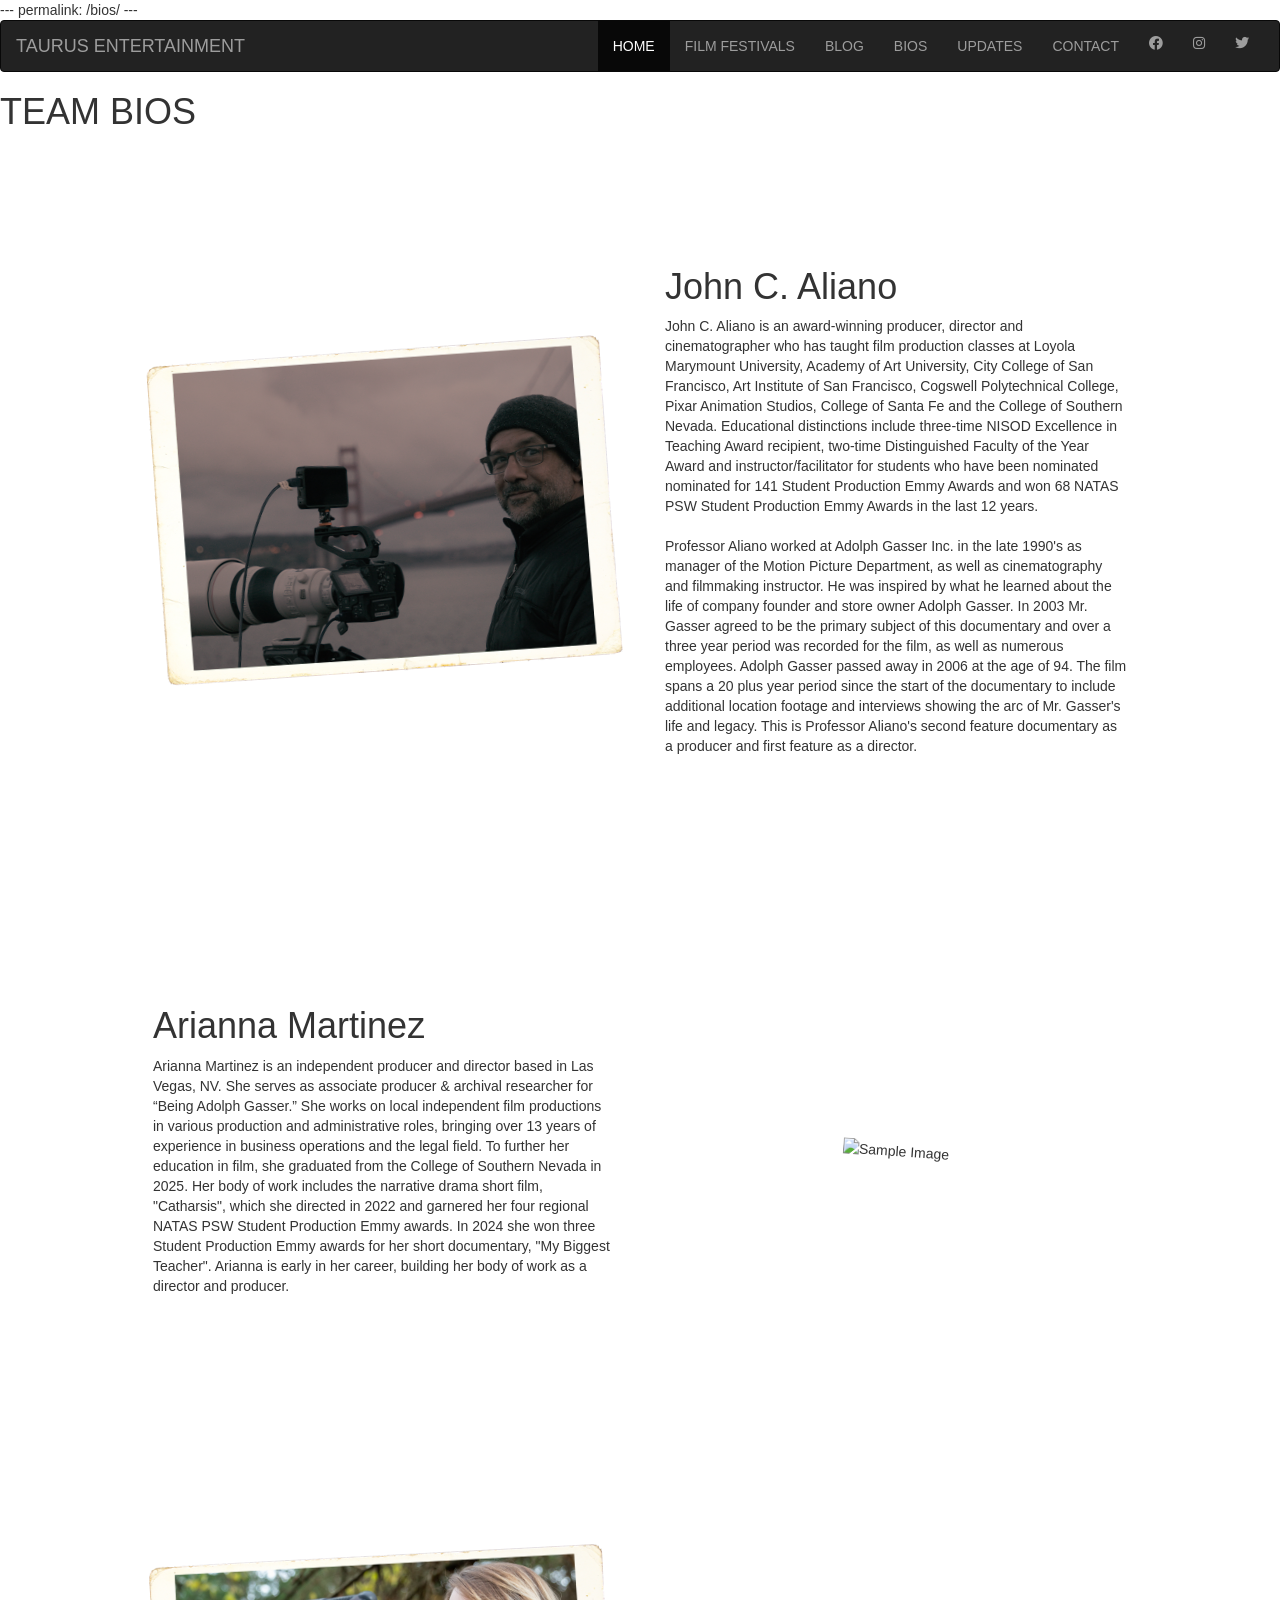
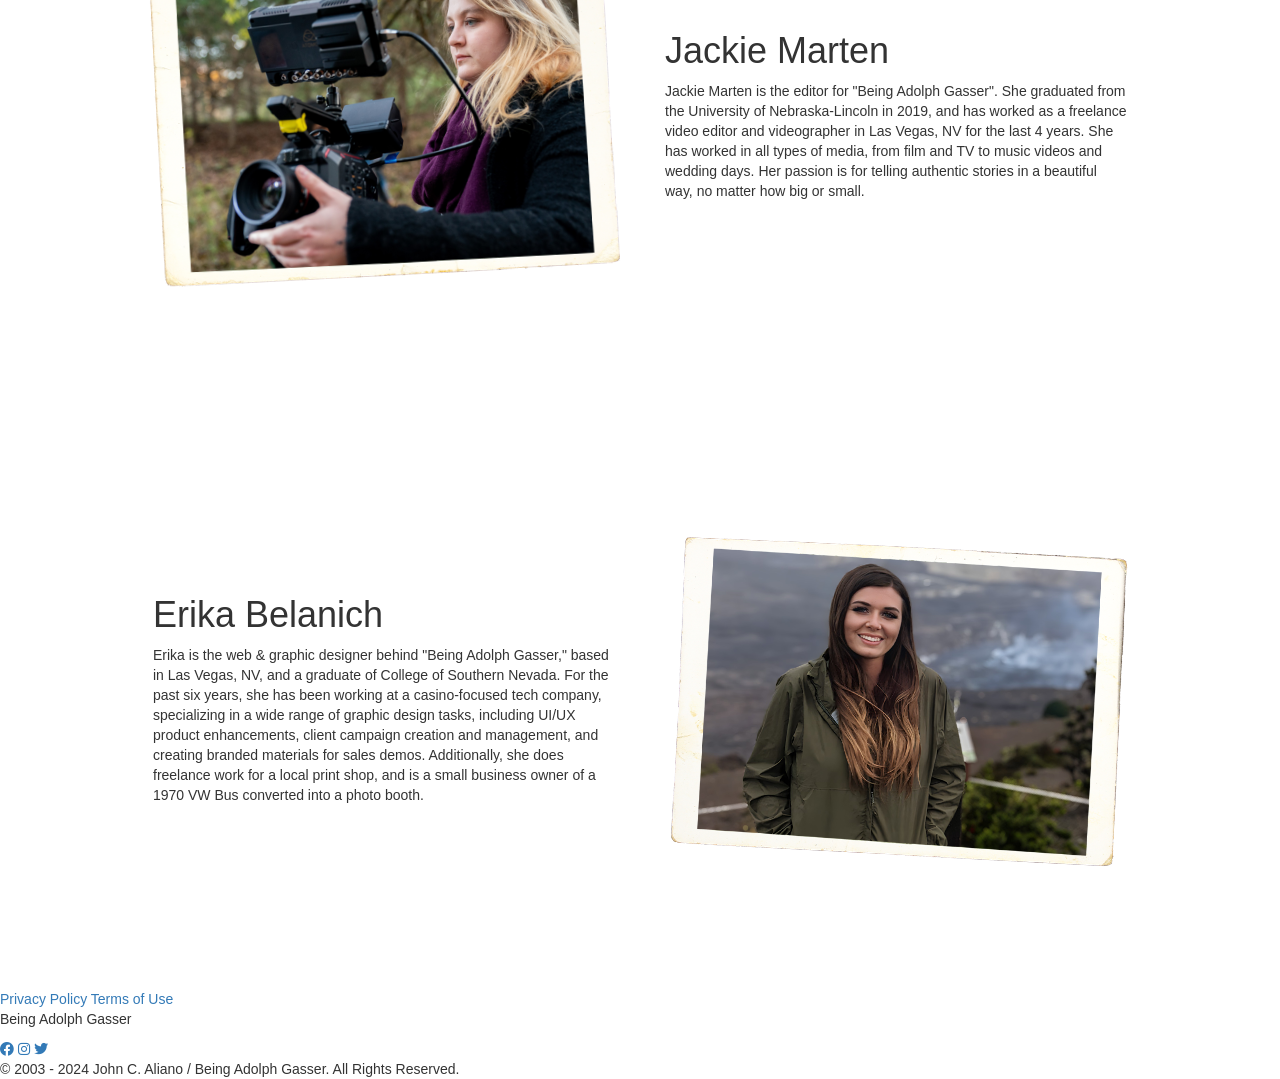
==== bios.html @ 7889e9f1 "Add files via upload" ====
---
permalink: /bios/
---

<!DOCTYPE html>
<html lang="en">

<head>
    <meta charset="utf-8">
    <meta name="viewport" content="width=device-width, initial-scale=1">  
    <meta name="description" content="Being Adolph Gasser">
    <meta name="author" content="Erika Belanich">
    <title>Being Adolph Gasser</title>

    <link rel="icon" href="../favicon-1.png" type="image/x-icon">
    
    <!-- ======= FONTS & STYLES ======= -->  
    <link rel="stylesheet" href="../mystyle.css">
    <link rel="stylesheet" href="https://maxcdn.bootstrapcdn.com/bootstrap/3.4.1/css/bootstrap.min.css">
    <link rel="stylesheet" href="https://cdnjs.cloudflare.com/ajax/libs/font-awesome/6.0.0-beta3/css/all.min.css">

    <style>
        @import url('https://fonts.googleapis.com/css2?family=Montserrat:ital,wght@0,100..900;1,100..900&display=swap');
    </style>
    <link rel="preconnect" href="https://fonts.googleapis.com">
    <link rel="preconnect" href="https://fonts.gstatic.com" crossorigin>
    <link href="https://fonts.googleapis.com/css2?family=Cutive+Mono&family=Special+Elite&display=swap" rel="stylesheet">

    <!-- Owl Carousel CSS -->
    <link rel="stylesheet" href="https://cdnjs.cloudflare.com/ajax/libs/OwlCarousel2/2.3.4/assets/owl.carousel.min.css">
    <link rel="stylesheet" href="https://cdnjs.cloudflare.com/ajax/libs/OwlCarousel2/2.3.4/assets/owl.theme.default.min.css">
    
    <!-- Bootstrap and jQuery (for demonstration) -->
    <script src="https://code.jquery.com/jquery-3.6.0.min.js"></script>
    <script src="https://maxcdn.bootstrapcdn.com/bootstrap/3.4.1/js/bootstrap.min.js"></script>
    
    <style>
        @media (max-width: 768px) {
            .container-home {
                display: flex;
                padding-top: 40px;
                padding-bottom: 40px;
                margin: 0 auto;
            }
        }
        @media (min-width: 768px) {
            .container-home {
                display: flex;
                padding-top: 100px;
                padding-bottom: 100px;
                max-width: 80%;
                margin: 0 auto;
            }
        }
        .text-column {
            flex: 1;
            padding: 25px;
align-content: center;
        }
        .text-column h1 {
            margin-top: 0;
        }
        .text-column p {
            margin-bottom: 0;
        }
        .image-column {
            flex: 1;
            display: flex;
            justify-content: center;
            align-items: center;
            padding: 25px;
        }
        .image-column img {
            max-width: 100%;
            height: auto;
        }




 @media only screen and (max-width: 768px) {
      img {
        /* Override rotation for mobile devices */
        transform: rotate(0deg) !important;
      }
    }
  
    </style>
  
</head>

<body> 




  <!-- ======= NAVIGATION ======= -->
    <nav class="navbar navbar-inverse">
        <div class="container-fluid">
            <div class="navbar-header">
                <button type="button" class="navbar-toggle" data-toggle="collapse" data-target="#myNavbar">
                    <span class="icon-bar"></span>
                    <span class="icon-bar"></span>
                    <span class="icon-bar"></span>                        
                </button>
                <a class="navbar-brand" href="https://www.beingadolphgasser.com/">TAURUS ENTERTAINMENT</a>
            </div>
            <div class="collapse navbar-collapse" id="myNavbar">
                <ul class="nav navbar-nav navbar-right">
                    <li class="active"><a href="https://www.beingadolphgasser.com/">HOME</a></li>
                     <li><a href="/festivals/" class="link">FILM FESTIVALS</a></li>
                          <li><a href="https://spectrum.rosco.com/lighting-the-documentary-being-adolph-gasser" class="link">BLOG</a></li> 
                    <li><a href="/bios/">BIOS</a></li>

<!-- HIDDEN DONATE   
                 <li><a href="https://igg.me/at/BeingAdolphGasser/x/37984458#/" class="link">DONATE</a></li>
-->
                    
                    <!-- HIDDEN DROPDOWN             
<li class="dropdown">
    <a class="dropdown-toggle" data-toggle="dropdown" href="#">NEWS <span class="caret"></span></a>
    <ul class="dropdown-menu">
        <li><a href="#">ARTICLES</a></li>
        <li><a href="#">ARCHIVES</a></li>
        <li><a href="#">AWARDS</a></li>
        <li><a href="#">FILM FESTIVALS</a></li>
    </ul>
</li>
    -->
                    <li><a href="/updates/" class="link">UPDATES</a></li>

                    <li><a href="/contact/" class="link">CONTACT</a></li>
                     <li class="socialmedia-icons">   
                    <li class="special-items"><a href="https://www.facebook.com/beingadolphgasser"><i class="fab fa-facebook"></i></a></li>
                    <li class="special-items"><a href="https://www.instagram.com/beingadolphgasser"><i class="fab fa-instagram"></i></a></li>
                    <li class="special-items"><a href="https://x.com/BeingAdolphFilm"><i class="fab fa-twitter"></i></a></li>
                
                </li> </ul>
            </div>
        </div>
    </nav>

<script>
    $(document).ready(function(){
        $('.dropdown-toggle').dropdown();
    });
</script>

       
 <!-- ======= COVER ======= -->  
       
       <div class="cover-container">
        <div class="cover-image-bios"></div>
        <div class="cover-text">
            <h1>TEAM BIOS</h1>
        </div>
    </div>



 <!-- ======= CONTACT ======= --> 

     <div class="container-home">

  <div class="image-column">
    <img src="../JohnAliano.png" style="transform: rotate(356deg)" alt="Sample Image">
  </div>
                <div class="text-column">
   <h1 id="unique-title">John C. Aliano</h1>
         <p>John C. Aliano is an award-winning producer, director and cinematographer who has taught film production classes at Loyola Marymount University, Academy of Art University, City College of San Francisco, Art Institute of San Francisco, Cogswell Polytechnical College, Pixar Animation Studios, College of Santa Fe and the College of Southern Nevada. 
             Educational distinctions include three-time NISOD Excellence in Teaching Award recipient, two-time Distinguished Faculty of the Year Award and instructor/facilitator for students who have been nominated nominated for 141 Student Production Emmy Awards and won 68 NATAS PSW Student Production Emmy Awards in the last 12 years.<br><br>
         
         Professor Aliano worked at Adolph Gasser Inc. in the late 1990's as manager of the Motion Picture Department, as well as cinematography and filmmaking instructor. He was inspired by what he learned about the life of company founder and store owner Adolph Gasser.
         In 2003 Mr. Gasser agreed to be the primary subject of this documentary and over a three year period was recorded for the film, as well as numerous employees. Adolph Gasser passed away in 2006 at the age of 94. The film spans a 20 plus year period since the start of the documentary to
         include additional location footage and interviews showing the arc of Mr. Gasser's life and legacy. This is Professor Aliano's second feature documentary as a producer and first feature as a director.</p>
  </div>
</div>   
       
       
 
    <div class="container-home">
  <div class="text-column">
  <h1 id="unique-title">Arianna Martinez</h1>
    <p>Arianna Martinez is an independent producer and director based in Las Vegas, NV. 
        She serves as associate producer & archival researcher for “Being Adolph Gasser.” 
        She works on local independent film productions in various production and administrative roles, bringing over 13 years of experience 
        in business operations and the legal field. To further her education in film, she graduated from the College of Southern Nevada in 2025. 
        Her body of work includes the narrative drama short film, "Catharsis", which she directed in 2022 and garnered her 
        four regional NATAS PSW Student Production Emmy awards. In 2024 she won three Student Production Emmy awards for her short documentary, 
        "My Biggest Teacher". Arianna is early in her career, building her body of work as a director and producer.</p>
  </div>
  <div class="image-column">
    <img src="../AriNewBio.png" style="transform: rotate(4deg)" alt="Sample Image">
  </div>
</div>   

        <div class="container-home">

  <div class="image-column">
    <img src="../Jackie-New.png" style="transform: rotate(357deg)" alt="Sample Image">
  </div>
                <div class="text-column">
   <h1 id="unique-title">Jackie Marten</h1>
         <p>Jackie Marten is the editor for "Being Adolph Gasser".  She graduated from the University of Nebraska-Lincoln in 2019, and has worked as a freelance video editor and videographer in Las Vegas, NV for the last 4 years.  She has worked in all types of media, from film and TV to music videos and wedding days.  Her passion is for telling 
    authentic stories in a beautiful way, no matter how big or small. </p>
  </div>
</div>  
  

       <div class="container-home">
      <div class="text-column">
      <h1 id="unique-title">Erika Belanich</h1>
    <p>Erika is the web & graphic designer behind "Being Adolph Gasser," based in Las Vegas, NV, and a graduate of College of Southern Nevada. For the past six years, she has been working at a casino-focused tech company, 
        specializing in a wide range of graphic design tasks, including UI/UX product enhancements, client campaign creation 
        and management, and creating branded materials for sales demos. Additionally, she does freelance work for a 
        local print shop, and is a small business owner of a 1970 VW Bus converted into a photo booth.</p>
  </div>

        <div class="image-column">
    <img src="../Erika.png" style="transform: rotate(3deg)" alt="Sample Image">
  </div>
</div>   
       
    
<!-- Footer -->
       
    <footer class="footer">
        <div class="footer-container">
            <div class="footer-column">
                <a href="/privacy/">Privacy Policy</a>
                <a href="/terms/">Terms of Use</a><br>
        
            </div>
            <div class="footer-column">
               <p class="footer-title">Being Adolph Gasser</p>
                
            </div>
            <div class="footer-column">
            
                <div class="social-icons">
                    
                    
                           <a href="https://www.facebook.com/beingadolphgasser"><i class="fab fa-facebook"></i></a>
         <a href="https://www.instagram.com/beingadolphgasser"><i class="fab fa-instagram"></i></a>
          <a href="https://x.com/BeingAdolphFilm"><i class="fab fa-twitter"></i></a>
                
                    
                    
                </div>
            </div>
        </div>
    </footer>
    <div class="copyright-bar">
        &copy; 2003 - 2024 John C. Aliano / Being Adolph Gasser. All Rights Reserved.
    </div>
    
       

    
    
</body>
    
</html>
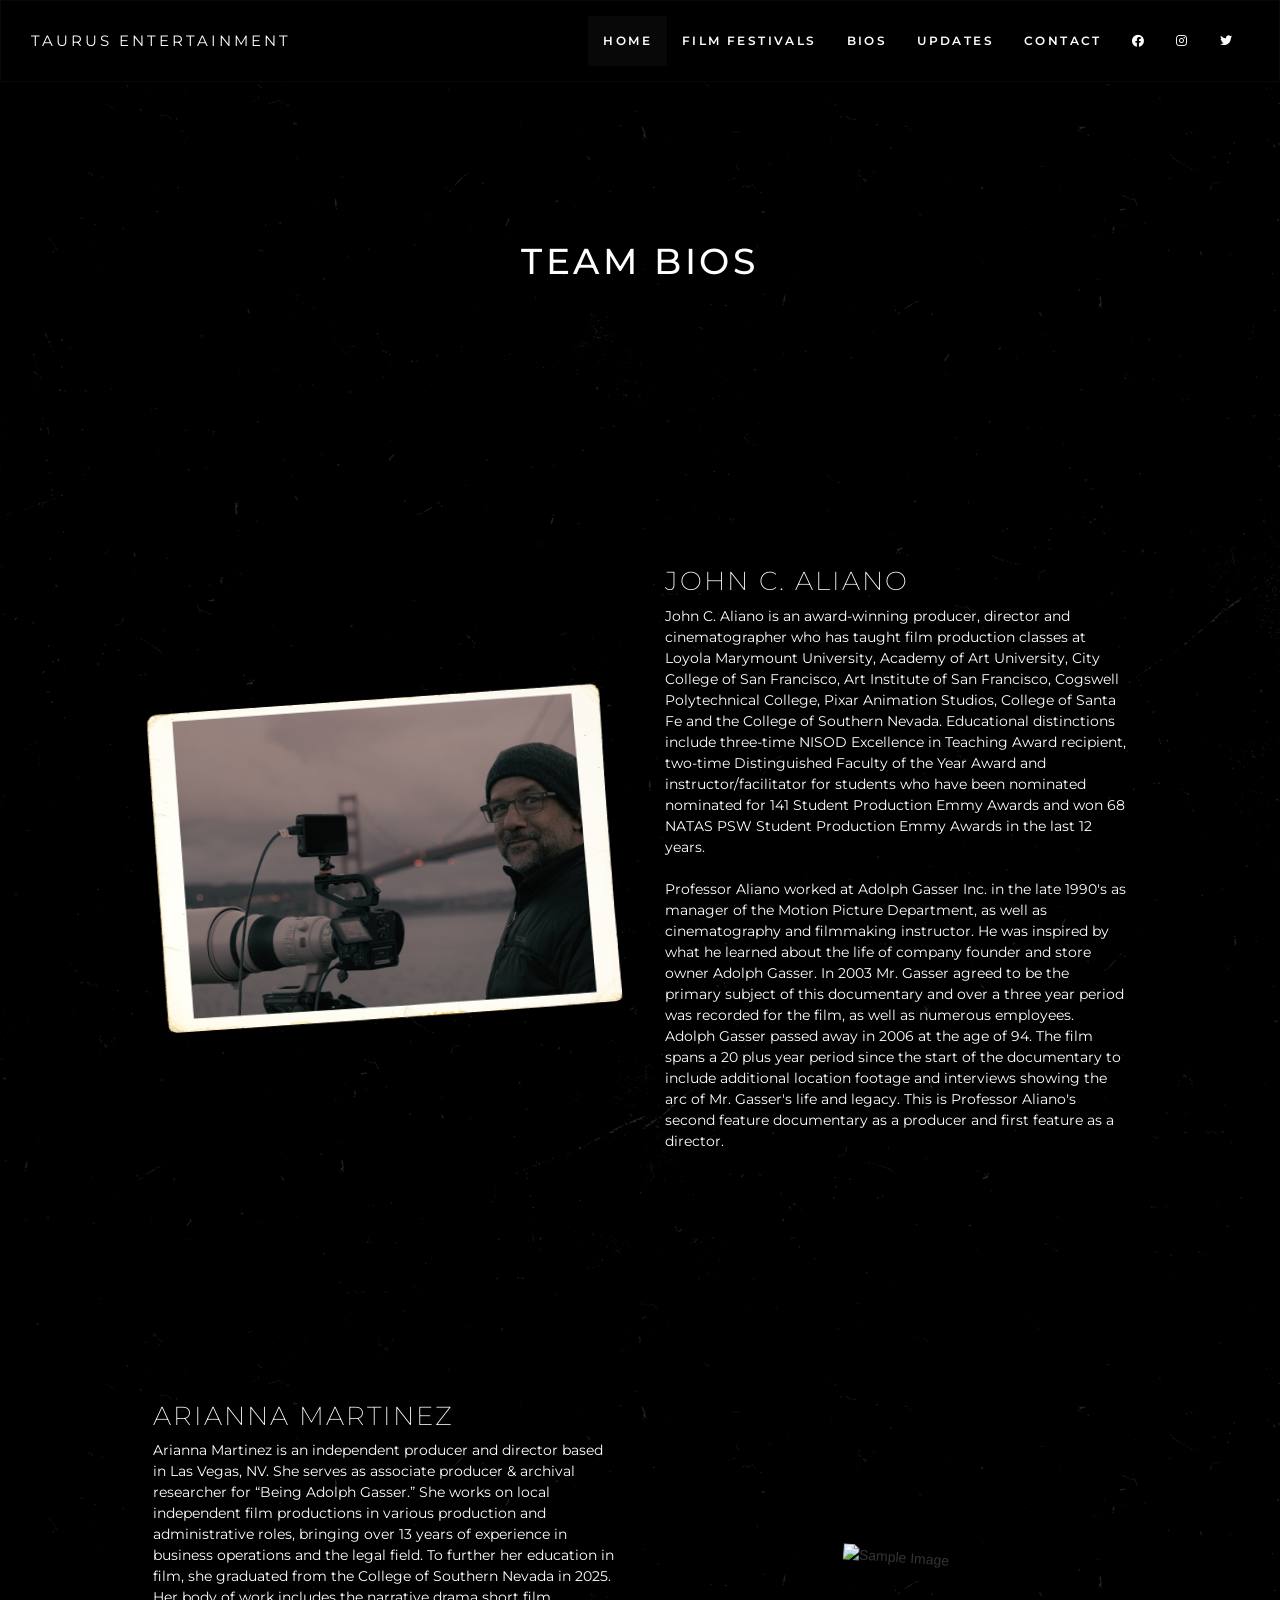
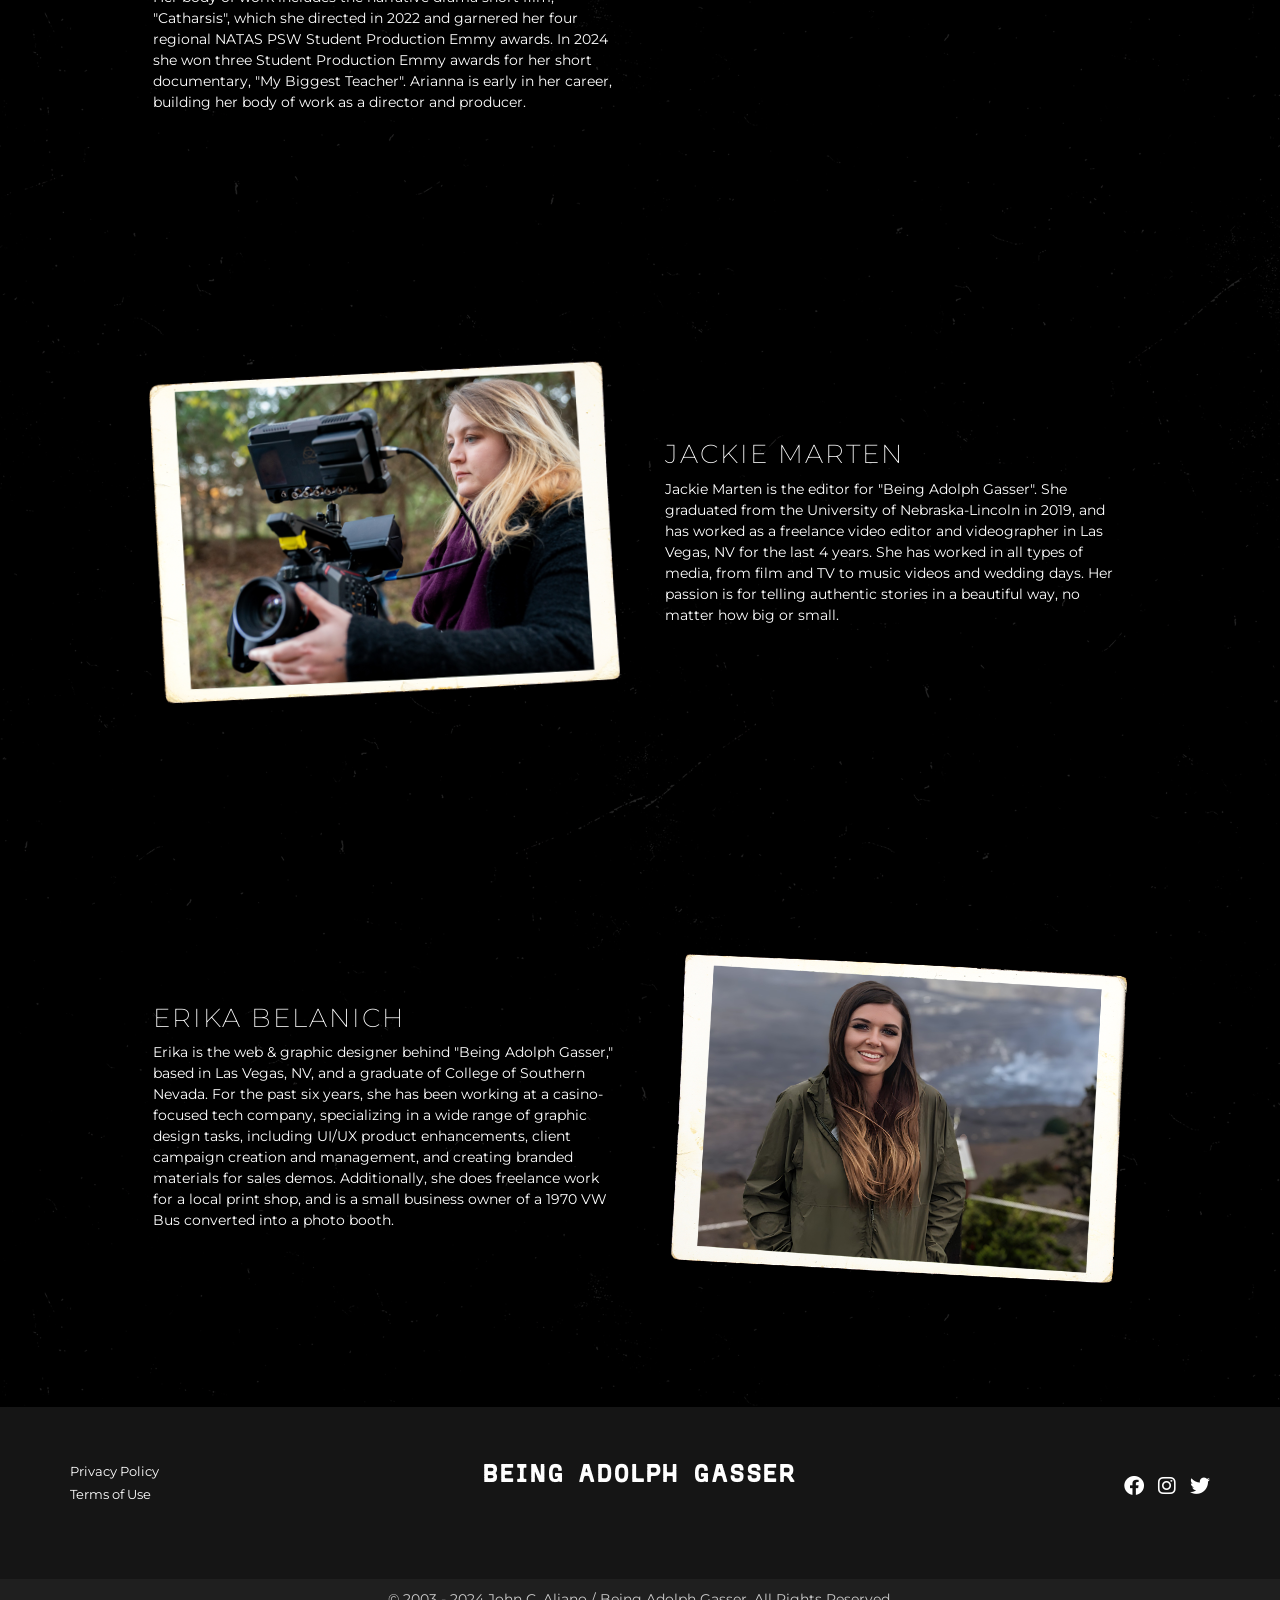
==== commit a11b6b54: "Update bios.html" ====
--- a/bios.html
+++ b/bios.html
@@ -1,7 +1,3 @@
----
-permalink: /bios/
----
-
 <!DOCTYPE html>
 <html lang="en">
 
@@ -15,7 +11,7 @@
     <link rel="icon" href="../favicon-1.png" type="image/x-icon">
     
     <!-- ======= FONTS & STYLES ======= -->  
-    <link rel="stylesheet" href="../mystyle.css">
+    <link rel="stylesheet" href="mystyle.css">
     <link rel="stylesheet" href="https://maxcdn.bootstrapcdn.com/bootstrap/3.4.1/css/bootstrap.min.css">
     <link rel="stylesheet" href="https://cdnjs.cloudflare.com/ajax/libs/font-awesome/6.0.0-beta3/css/all.min.css">
 
@@ -103,14 +99,13 @@
                     <span class="icon-bar"></span>
                     <span class="icon-bar"></span>                        
                 </button>
-                <a class="navbar-brand" href="https://www.beingadolphgasser.com/">TAURUS ENTERTAINMENT</a>
+                <a class="navbar-brand" href="https://erikabelanich.github.io/beingadlophgasserdemo/">TAURUS ENTERTAINMENT</a>
             </div>
             <div class="collapse navbar-collapse" id="myNavbar">
                 <ul class="nav navbar-nav navbar-right">
-                    <li class="active"><a href="https://www.beingadolphgasser.com/">HOME</a></li>
-                     <li><a href="/festivals/" class="link">FILM FESTIVALS</a></li>
-                          <li><a href="https://spectrum.rosco.com/lighting-the-documentary-being-adolph-gasser" class="link">BLOG</a></li> 
-                    <li><a href="/bios/">BIOS</a></li>
+                    <li class="active"><a href="https://erikabelanich.github.io/beingadlophgasserdemo/">HOME</a></li>
+                     <li><a href="festivals.html" class="link">FILM FESTIVALS</a></li>
+                    <li><a href="bios.html">BIOS</a></li>
 
 <!-- HIDDEN DONATE   
                  <li><a href="https://igg.me/at/BeingAdolphGasser/x/37984458#/" class="link">DONATE</a></li>
@@ -227,8 +222,8 @@
     <footer class="footer">
         <div class="footer-container">
             <div class="footer-column">
-                <a href="/privacy/">Privacy Policy</a>
-                <a href="/terms/">Terms of Use</a><br>
+                <a href="privacy.html">Privacy Policy</a>
+                <a href="terms.html">Terms of Use</a><br>
         
             </div>
             <div class="footer-column">
--- a/mystyle.css
+++ b/mystyle.css
@@ -0,0 +1,1318 @@
+@charset "utf-8";
+
+/*GLOBAL*/
+
+@font-face {
+    font-family: 'CremeGlaceeInkBleed-Regular';
+    src: url('CremeGlaceeInkBleed-Regular.ttf') format('truetype'),
+    font-weight: normal;
+    font-style: normal;
+}
+
+.image-column,
+.text-column {
+  flex: 1;
+}
+
+/* Styles for mobile view */
+@media (max-width: 768px) {
+  .container-home {
+    display: flex;
+    flex-direction: column;
+  }
+
+  .image-column {
+    order: 1;
+    text-align: center;
+  }
+
+  .text-column {
+    order: 2;
+    align-content: center;
+  }
+
+  .text-column h1 {
+    margin-top: 10px; 
+  }
+
+  .text-column p {
+    margin-top: 10px; 
+  }
+}
+
+
+p{
+      font-family: "Montserrat", sans-serif;
+    font-size: 14px;
+    font-weight: 400; 
+    line-height: 1.5;
+    color: white;
+}
+
+body{
+    background-color: black!important; 
+      background-image: url('FilmScratches.png'); /* Vintage texture image */
+      background-size: 100%;
+      background-attachment: scroll; 
+     
+}
+
+
+#unique-title {
+   font-family: "Montserrat", sans-serif;
+    font-size: 26px!important;
+    font-weight: 400; 
+    text-transform: uppercase;
+    color: #ffffff!important;
+    letter-spacing: 2px;
+    font-weight: 200; 
+}
+
+.text-link {
+    color: #aaaaaa;
+    text-decoration: none;
+    font-size: 1.2em;
+    display: inline-flex;
+    align-items: center;
+    transition: color 0.3s;
+    font-family: "Montserrat", sans-serif;
+    font-size: 15px;
+}
+
+.text-link::after {
+   /* content: " \2192"; */
+    margin-left: 5px;
+    color: lightgrey;
+    transition: color 0.3s;
+}
+
+.text-link:hover {
+    color: lightgrey;
+    text-decoration: none;
+}
+
+a{
+  font-family: "Montserrat", sans-serif;
+   font-size: 13px;
+  color: white;
+}
+
+a:hover {
+    color: #cccccc!important;
+    text-decoration: none;
+}
+
+
+/* NAVIGATION */
+.navbar {
+    margin-bottom: 0px!important;
+    box-shadow: none;
+}
+.navbar-inverse {
+    background-color: black!important;
+    border-color: black;
+    border-radius: 0!important;
+    padding: 15px;
+    box-shadow: none; 
+}
+.navbar-inverse .navbar-brand {
+    color: white!important;
+    display: flex; 
+    align-items: center; 
+    justify-content: center; 
+    height: 100%; 
+    font-family: "Montserrat", sans-serif;
+    font-size: 15px;
+    letter-spacing: .2em;
+    font-weight: 400;
+}
+.navbar-inverse .navbar-nav > li > a {
+    color: white!important;
+    font-family: "Montserrat", sans-serif;
+    font-size: 12px;
+    letter-spacing: .2em;
+    font-weight: 600;
+}
+
+.navbar-inverse .navbar-nav .dropdown-menu {
+    border: 1px solid darkgrey; 
+    border-radius: 0;
+    left: 0; 
+    right: auto; 
+    background-color: #1e1e1e;
+}
+
+.navbar-inverse .navbar-nav .dropdown-menu > li > a {
+    font-family: "Montserrat", sans-serif;
+    color: white!important;
+    font-size: 12px;
+    letter-spacing: .2em;
+    font-weight: 600;
+}
+
+.navbar-inverse .navbar-nav .dropdown-menu > li > a:hover,
+.navbar-inverse .navbar-nav .dropdown-menu > li > a:focus {
+    color: darkgrey!important;
+    background-color: transparent;
+}
+
+.navbar-inverse .navbar-toggle {
+    border-color: transparent!important;   
+}
+
+.navbar-header .navbar-brand {
+    white-space: normal; 
+}
+
+.navbar-toggle {
+    margin-left: auto; 
+    margin-right: 5px!important;
+}
+
+.navbar-inverse .navbar-toggle:focus,
+.navbar-inverse .navbar-toggle:hover {
+    background-color: transparent!important;
+    border-color: #333!important;
+}
+.dropdown-toggle {
+    cursor: pointer; 
+    color: white; 
+    text-decoration: none; 
+}
+
+/* Show dropdown menu on hover (desktop only) */
+@media (min-width: 768px) {
+    .navbar-inverse .navbar-nav > li.dropdown:hover .dropdown-menu {
+        display: block;
+        color: darkgrey!important;
+    }
+    .navbar-inverse .navbar-nav > li > a:hover {
+        color: #B0B3B8!important; /* hover color */
+    }
+}
+
+
+
+
+@media (max-width: 767px) {
+    .navbar-inverse .navbar-nav .special-items {
+        display: inline-block; /* Display list items inline */
+    }
+    .navbar-inverse .navbar-nav .special-items a {
+        padding-left: 10px;
+    }
+.navbar-inverse .navbar-brand {
+        font-size: 12px;
+    }
+  .video-container .content h2{
+    font-size: 14px;
+    line-height: 22px;
+  }
+  .video-container .content p{
+    font-size: 17px;
+}
+}
+
+
+
+
+/* Custom Styles for Mobile Dropdown */
+@media (max-width: 767px) {
+    .navbar-inverse .navbar-nav .dropdown-menu {
+        background-color: #333; 
+        border: none; 
+        box-shadow: 0 2px 10px rgba(0,0,0,0.5); 
+    }
+    .navbar-inverse .navbar-nav .dropdown-menu > li > a {
+        color: #fff; 
+        padding: 10px 20px;
+    }
+    .navbar-inverse .navbar-nav .dropdown-menu > li > a:hover,
+    .navbar-inverse .navbar-nav .dropdown-menu > li > a:focus {
+        color: #ccc; 
+        background-color: #444; 
+    }
+    .navbar-inverse .navbar-nav .dropdown-menu > li {
+        border-bottom: 1px solid #444; 
+    }
+}
+
+
+
+
+
+
+/* TRAILER */
+.trailer-video {
+    position: relative;
+    top: 0;
+    left: 0;
+    height: auto;
+    z-index: 1;
+}
+
+@media (min-width: 768px) {
+    .trailer-video {
+       max-width: 75%;
+}
+    .content {
+    top: 50%;
+}
+}
+
+@media (max-width: 768px) {
+    .video-container {
+         max-width: 100%;
+    }
+}
+
+
+ /* COVER VIDEO */
+.video-container {
+    position: relative;
+    width: 100%;
+    height: 100vh;
+    overflow: hidden;
+    background-color: black;
+}
+
+.background-video {
+    position: absolute;
+    top: 0;
+    left: 0;
+    width: 100%;
+    height: 100%;
+    object-fit: cover;
+    opacity: 0.5;
+    z-index: 1;
+}
+
+.background-video {
+  display: block;
+}
+
+.background-video-mobile {
+  display: none;
+}
+
+/* Mobile devices */
+@media (max-width: 515px) {
+  .background-video {
+    display: none;
+  }
+  .background-video-mobile {
+    width: 100%;
+    display: block;
+    opacity: 0.5;
+    z-index: 1;
+  }
+    
+.content {
+    top: 40%;
+}
+}
+
+
+
+
+
+.overlay {
+    position: absolute;
+    bottom: 0;
+    width: 100%;
+    height: 60%; 
+    background: linear-gradient(to top, black 0%, transparent 100%);
+    z-index: 2;
+}
+
+
+.content {
+    position: absolute;
+    left: 50%;
+    top: 40%;
+    transform: translate(-50%, -50%);
+    text-align: center;
+    color: white;
+    z-index: 3;
+    min-width: 70%;
+}
+
+.video-container .content .cta-button{
+margin-top: 20px;
+}
+
+.content h1 {
+    margin: 0.5em 0;
+    font-size: 4.5em;
+}
+
+.content h2 {
+    font-size: 1.5em;
+    margin: 0.5em 0;
+}
+
+.content p {
+    font-size: 1em;
+    margin: 0.5em 0;
+}
+
+.cta-button {
+     padding: 0.75em 1.5em;
+     font-size: 1em;
+    display: inline-block;
+    margin-top: 20px;
+    padding: 10px 20px;
+    background-color: rgba(0, 0, 0, 1); 
+        color: white; 
+    background-color: #1e1e1e;
+      border: 1px solid darkgrey;   
+    text-decoration: none;
+    cursor: pointer;
+    transition: background-color 0.3s ease, transform 0.2s ease; /* Transition for smooth effect */
+}
+
+.cta-button:hover {
+    background-color: #1e1e1e; 
+    color: #fff;
+    transform: scale(1.05); 
+}
+
+
+
+
+
+
+ /* MOBILE COVER */
+@media (max-width: 515px) {
+    .video-container {
+        height: 70vh;
+    }
+    .background-video {
+        height: 70vh;
+    }
+  
+    .content{
+        min-width: 85%;
+    }
+    .content h1 {
+    font-size: 1.8em;
+}
+       .content h2 {
+    font-size: 10px;
+}
+}
+
+
+
+/* Keyframes for the fade-in effect */
+@keyframes fadeIn {
+    from {
+        opacity: 0;
+    }
+    to {
+        opacity: 1;
+    }
+}
+
+/* Apply the fade-in animation to the content elements */
+.video-container .content h1,
+.video-container .content h2,
+.video-container .content p,
+.video-container .content .cta-button {
+    opacity: 0; /* Initial state */
+    animation: fadeIn 2s ease-in-out forwards; /* Animation duration and easing */
+}
+
+.video-container .content h2 {
+    animation-delay: 0.5s; /* Delay before the h1 fades in */
+   font-family:  Montserrat;
+    text-transform: uppercase;
+    font-weight: 200;
+    font-size: 12px;
+    letter-spacing: 2px;
+    color: rgba(255, 255, 255, 0.8);
+}
+
+.video-container .content h1 {
+    animation-delay: 0.5s; /* Delay before the h2 fades in */
+     font-family: "CremeGlaceeInkBleed-Regular";
+    letter-spacing: 3px;
+     font-weight: 600;
+    text-transform: uppercase;
+    
+}
+
+.video-container .content p {
+    animation-delay: 1s; /* Delay before the paragraph fades in */
+     font-family: Montserrat;
+     font-weight: 400;
+}
+
+.video-container .content .cta-button {
+    animation-delay: 1.5s; /* Delay before the button fades in */
+     font-family: Montserrat;
+     font-weight: 500;
+}
+
+
+
+
+
+ /* LOADING GIF */
+
+    #loading-overlay {
+      display: none; /* Hidden by default */
+      position: fixed;
+      top: 0;
+      left: 0;
+      width: 100%;
+      height: 100%;
+      background-color: rgba(0, 0, 0, 0.7); 
+      z-index: 9998; 
+    }
+
+    /* CSS for the loading spinner */
+    #loading-spinner {
+      display: none;
+      position: fixed;
+      top: 50%;
+      left: 50%;
+      transform: translate(-50%, -50%);
+      z-index: 9999; 
+    }
+
+    #loading-spinner img {
+      width: 300px; 
+      height: 251px; 
+    }
+
+
+
+
+
+
+
+ /* CAROUSEL */
+
+.owl-carousel{
+        background-color: black;
+   padding-top: 70px;
+    padding-bottom:80px;
+        }
+.owl-carousel .item {
+  overflow: hidden; 
+  position: relative;
+}
+
+.owl-carousel .item img {
+  transition: transform 0.3s ease; 
+  width: 100%; 
+  height: auto; 
+}
+
+
+.owl-carousel .item:hover img {
+  transform: scale(1.0);
+}
+
+.owl-carousel .item .overlay {
+      font-family: "Montserrat", sans-serif;
+  position: absolute;
+  top: 0;
+  left: 0;
+  width: 100%;
+  height: auto;
+  background: rgba(0, 0, 0, 0.5); 
+  color: white;
+  display: flex;
+  justify-content: center;
+  align-items: end;
+  opacity: 0;
+  transition: opacity 0.3s ease;
+  font-size: 12px;
+  padding: 20px;
+  text-align: center; 
+}
+
+
+.owl-carousel .item:hover .overlay {
+  opacity: 1; 
+}
+
+
+.owl-theme .owl-dots, .owl-theme .owl-nav{
+  padding-top:15px!important;
+}
+.owl-theme .owl-nav{
+  display: none!important;
+}
+
+.no-js .owl-carousel, .owl-carousel.owl-loaded {
+    background: transparent!important;
+}
+
+ /* MOBILE CAROUSEL*/
+@media (max-width: 768px) {
+  .owl-carousel{
+   padding-top: 0px;
+}
+}
+
+
+
+
+
+
+
+
+     /* TIMELINE */
+
+
+.timeline {
+    text-align: center;
+    padding: 20px;
+    margin-top: 50px;
+    padding-top: 100px;
+  padding-bottom: 70px;
+  background-color: black;
+   margin-bottom: 100px; 
+}
+
+.years {
+    display: flex;
+    justify-content: space-between;
+    align-items: center;
+    margin-bottom: 20px;
+    position: relative;
+    width: 80%;
+    margin: 0 auto;
+}
+
+.year {
+    cursor: pointer;
+    padding: 5px 10px;
+    position: relative;
+    z-index: 1;
+    color: #333;
+}
+
+.year.selected {
+    background-color: #000;
+    font-family: "Montserrat", sans-serif;
+    font-weight: 600;
+    width: 15px;
+    height: 15px;
+    font-size: 20px;
+}
+
+.year::before {
+    content: attr(data-year);
+    position: absolute;
+    color: #333;
+    bottom: 20px;
+    left: 50%;
+    transform: translateX(-50%);
+    white-space: nowrap;
+}
+
+.year::after {
+    content: '';
+    position: absolute;
+    width: 10px;
+    height: 10px;
+    background-color: #333;
+    border-radius: 50%;
+    bottom: -1px;
+    left: 50%;
+    transform: translateX(-50%);
+}
+
+
+.year.selected::after {
+    background-color: #fff;
+}
+
+.year.selected ~ .year::after {
+    color: #fff;
+}
+        
+        
+
+.year.selected ~ .year {
+    color: #333;
+}
+
+.years::before {
+    content: '';
+    position: absolute;
+    top: 50%;
+    left: 0;
+    right: 0;
+    height: 2px;
+    color: #333;
+    background-color: #333;
+    z-index: 0;
+}
+
+
+.years .selected::before {
+    color: #fff;
+}
+
+.content-timeline {
+    position: relative;
+    width: 80%;
+    margin: 0 auto;
+    border-radius: 10px;
+    padding: 20px;
+    display: flex;
+    align-items: center;
+    overflow: hidden;
+}
+
+.slide {
+    width: 100%;
+    display: flex;
+    align-items: center;
+    opacity: 0;
+    transition: opacity 0.5s ease-in-out;
+    position: absolute;
+}
+
+.slide.active {
+    opacity: 1;
+    position: relative;
+}
+
+.slide img {
+    width: 400px;
+    height: 250px;
+    margin-right: 20px;
+
+}
+
+.text {
+    text-align: left;
+    width: 60%;
+    padding: 25px;
+}
+
+.text h2 {
+    font-size: 24px;
+    margin-bottom: 10px;
+      font-family: "Montserrat", sans-serif;
+    font-weight: 600;
+    color: white;
+}
+
+.text p {
+    font-size: 14px;
+      font-family: "Montserrat", sans-serif;
+    font-weight: 300;
+    color: white;
+}
+
+.mobile-nav {
+    display: none;
+    justify-content: space-between;
+    align-items: center;
+    width: 80%;
+    margin: 20px auto;
+}
+
+.mobile-nav button {
+    background: none;
+    border: none;
+    cursor: pointer;
+    font-size: 24px;
+}
+
+@media (max-width: 768px) {
+    .years {
+        display: none;
+    }
+
+    .content-timeline {
+        width: 100%;
+        padding: 0;
+        border: none;
+        flex-direction: column;
+    }
+.timeline{
+padding-top: 25px;
+    padding-bottom: 25px;  
+}
+    .text {
+        padding: 0 20px;
+        width: 100%;
+        text-align: center;
+    }
+
+    .slide img {
+        border-radius: 0;
+        width: 100%;
+        margin: 0;
+    }
+    .slide {
+        display: block;
+    }
+}
+
+
+
+
+
+
+
+/* REVIEWS */
+
+.review-container {
+    background-color: black;
+    position: relative;
+    max-width: 80%; 
+    margin: 0 auto; 
+    text-align: center; 
+}
+
+.review-slide {
+    display: flex;
+    flex-direction: column;
+    justify-content: center;
+    align-items: center;
+    padding: 20px;
+    margin-top: 100px;
+ margin-bottom: 100px;
+}
+
+.stars {
+    font-size: 17px;
+    color: white;
+    text-align: center;
+    letter-spacing: 8px;
+}
+
+.review-text {
+    text-align: center;
+    font-size: 16px;
+    font-family: "Montserrat", sans-serif;
+    font-weight: 300;
+    color: white;
+    padding: 25px 50px;
+}
+
+.arrow {
+    position: absolute;
+    top: 50%;
+    transform: translateY(-50%);
+    width: 40px;
+    height: 40px;
+    background-color: transparent;
+    cursor: pointer;
+    display: flex;
+    color: #ebecf0;
+    justify-content: center;
+    align-items: center;
+    font-size: 24px;
+    z-index: 1;
+}
+
+.arrow-left {
+    left: 10px; 
+}
+
+.arrow-right {
+    right: 10px; 
+}
+
+/* Mobile Styles */
+@media (max-width: 750px) {
+    .review-container {
+        overflow: visible;
+        max-width: 100%;
+    }
+}
+
+
+     /* FOOTER */
+
+
+.footer {
+    background-color: #151515;
+    color: #fff;
+    padding: 20px 0;
+}
+
+.footer-container {
+    display: flex;
+    justify-content: space-around;
+    max-width: 1200px;
+    margin: 0 auto;
+    padding: 20px;
+}
+
+.footer-column {
+    flex: 1;
+    padding: 10px;
+}
+
+.footer-title {
+    font-size: 24px;
+    font-family: "CremeGlaceeInkBleed-Regular";
+    letter-spacing: 3px;
+    font-weight: bold;
+    margin: 0;
+}
+
+.footer-column a {
+    color: #fff;
+    text-decoration: none;
+    display: block;
+    margin: 5px 0;
+}
+
+.footer-column a:hover {
+    text-decoration: none;
+}
+
+.social-icons img {
+    width: 24px;
+    height: 24px;
+}
+
+.social-icons a:hover{
+  color: darkgrey;
+}
+
+.social-icons img:hover {
+color: darkgrey;
+}
+
+
+.social-icons {
+    margin-top: 10px;
+}
+
+.social-icons a {
+    display: inline-block;
+    margin-right: 10px;
+    color: #fff; 
+    font-size: 20px; 
+    text-decoration: none;
+}
+
+.social-icons a:last-child {
+    margin-right: 0;
+}
+
+.copyright-bar {
+    background-color: #1f1f1f;
+    color: #ccc;
+    text-align: center;
+    padding: 10px 0;
+    font-size: 14px;
+     font-family: "Montserrat", sans-serif;
+}
+
+
+@media (max-width: 768px) {
+    .footer-container {
+        flex-direction: column;
+        align-items: center;
+        text-align: center;
+    }
+    .footer-column {
+     
+    }
+   .footer-column:nth-child(1) {
+        order: 3; 
+    }
+
+    .footer-column:nth-child(2) {
+        order: 1; 
+    }
+    .footer-column:nth-child(3) {
+        order: 2; 
+    }
+
+}
+
+
+/* Desktop alignment */
+@media (min-width: 769px) {
+    .footer-column:first-child {
+        text-align: left;
+    }
+    .footer-column:nth-child(2) {
+        text-align: center;
+    }
+    .footer-column:last-child {
+        text-align: right;
+    }
+}
+
+
+/* HOME PAGE BACKGROUND IMAGE*/
+
+.hero-container, .feature-section {
+    position: relative;
+    text-align: center;
+    color: white;
+    overflow: hidden;
+}
+
+.hero-container {
+    height: 30vh; /* Original cover section height */
+}
+
+.feature-section {
+    height: 50vh; /* New scroll section height */
+}
+
+.hero-image, .feature-image {
+    height: 100%;
+    width: 100%;
+    background-position: center;
+    background-repeat: no-repeat;
+    background-size: cover;
+    background-attachment: fixed;
+    position: absolute;
+    top: 0;
+    left: 0;
+    right: 0;
+    bottom: 0;
+    opacity: 0.8; /* Adjust opacity for darker effect */
+}
+
+.feature-image {
+    background-image: url('BW-Gasser.jpg');
+}
+
+.hero-overlay, .feature-overlay {
+    position: absolute;
+    top: 0;
+    left: 0;
+    right: 0;
+    bottom: 0;
+    background-color: black;
+    opacity: 0.5; /* Black overlay behind the image */
+}
+
+.hero-text, .feature-text {
+    position: absolute;
+    top: 50%;
+    left: 50%;
+    transform: translate(-50%, -50%);
+    text-align: center;
+    width: 100%;
+    z-index: 1; /* Ensure text is above overlay and image */
+    text-shadow: 1px 1px 5px rgba(0, 0, 0, 0.3); /* Subtle drop shadow */
+}
+
+.hero-text h1, .hero-text p, .feature-text p {
+    margin: 0;
+}
+
+.hero-text p, .feature-text p {
+    font-size: 1.5em;
+    letter-spacing: 0.1em;
+}
+
+.hero-text h1 {
+    font-size: 3em;
+    letter-spacing: 0.05em;
+}
+
+.feature-text p {
+    font-size: 1.2em;
+    padding: 20px;
+    background-color: rgba(0, 0, 0, 0.0); /* Slight background for better readability */
+    display: inline-block;
+    border-radius: 10px;
+}
+
+@media (max-width: 768px) {
+    .hero-text h1 {
+        font-size: 2em;
+    }
+
+    .hero-text p, .feature-text p {
+        font-size: 1em;
+    }
+}
+
+.main-content {
+    background-color: white;
+    padding: 20px;
+    text-align: center;
+}
+
+/* FESTIVALS */
+
+
+.festivals-container {
+    background-color: black;
+    position: relative;
+     justify-content: center;
+    align-items: center;
+    max-width: 80%; /* Adjust as needed */
+    margin: 0 auto; /* Center the container */
+  padding-bottom: 50px;
+  padding-top: 50px;
+}
+
+/* CONTACT */
+
+
+.contact-container {
+    background-color: black;
+    position: relative;
+    display: flex;
+     justify-content: center;
+    align-items: center;
+    max-width: 80%; 
+    margin: 0 auto;
+  padding-bottom: 50px;
+  padding-top: 50px;
+}
+
+
+
+
+/* SUB PAGE COVER IMAGES */
+
+
+.cover-container {
+    position: relative;
+    text-align: center;
+    color: white;
+    height: 40vh;
+    overflow: hidden; 
+}
+
+@media (max-width: 768px) {
+    .cover-image-contact {
+        height: 25vh;
+        text-align: center;
+        overflow: hidden; 
+    }
+}
+
+.cover-image-contact {
+    background-image: url('Cover2.jpg');
+    height: 100%;
+    width: 100%;
+    background-position: center;
+    background-repeat: no-repeat;
+    background-size: cover; 
+    background-attachment: fixed;
+    position: relative;
+    top: 0;
+    left: 0;
+    right: 0;
+    bottom: 0;
+    opacity: 0.5; 
+}
+
+@media (max-width: 768px) {
+    .cover-image-contact {
+        background-image: url('contact-mobile.jpg');
+     background-size: contain;
+     background-position: top;
+    }
+}
+
+
+
+
+
+
+
+.cover-image-bios {
+    background-image: url('Bio-JohnJackie.jpg');
+    height: 100%;
+    width: 100%;
+    background-position: center;
+    background-repeat: no-repeat;
+    background-size: cover;
+    background-attachment: fixed;
+    position: relative;
+    top: 0;
+    left: 0;
+    right: 0;
+    bottom: 0;
+    opacity: 0.5; 
+}
+
+@media (max-width: 768px) {
+    .cover-image-bios {
+        background-image: url('Bios-2025-Mobile.png');
+     background-size: contain;
+     background-position: top;
+    }
+}
+
+
+
+.cover-image-terms {
+    background-image: url('use-cover.jpg');
+    height: 100%;
+    width: 100%;
+    background-position: center;
+    background-repeat: no-repeat;
+    background-size: cover;
+    background-attachment: fixed;
+    position: relative;
+    top: 0;
+    left: 0;
+    right: 0;
+    bottom: 0;
+    opacity: 0.5; 
+}
+
+@media (max-width: 768px) {
+    .cover-image-terms {
+        background-image: url('use-mobile.jpg');
+     background-size: contain;
+     background-position: top;
+    }
+}
+
+
+.cover-image-privacy {
+    background-image: url('privacy-cover.jpg');
+    height: 100%;
+    width: 100%;
+    background-position: center;
+    background-repeat: no-repeat;
+    background-size: cover;
+    background-attachment: fixed;
+    position: relative;
+    top: 0;
+    left: 0;
+    right: 0;
+    bottom: 0;
+    opacity: 0.5; 
+}
+
+@media (max-width: 768px) {
+    .cover-image-privacy {
+        background-image: url('privacy-mobile.jpg');
+     background-size: contain;
+     background-position: top;
+    }
+}
+
+
+
+.cover-image-updates {
+    background-image: url('update-cover.jpg');
+    height: 100%;
+    width: 100%;
+    background-position: center;
+    background-repeat: no-repeat;
+    background-size: cover;
+    background-attachment: fixed;
+    position: relative;
+    top: 0;
+    left: 0;
+    right: 0;
+    bottom: 0;
+    opacity: 0.5; 
+}
+
+@media (max-width: 768px) {
+    .cover-image-updates {
+        background-image: url('updates-mobile.png');
+     background-size: contain;
+     background-position: top;
+    }
+}
+
+
+
+
+
+.cover-image-festivals {
+    background-image: url('festivals-cover.jpg');
+    height: 100%;
+    width: 100%;
+    background-position: center;
+    background-repeat: no-repeat;
+    background-size: cover;
+    background-attachment: fixed;
+    position: relative;
+    top: 0;
+    left: 0;
+    right: 0;
+    bottom: 0;
+    opacity: 0.5; 
+}
+
+@media (max-width: 768px) {
+    .cover-image-festivals {
+        background-image: url('festivals-mobile.jpg');
+     background-size: contain;
+     background-position: top;
+    }
+}
+
+
+
+
+.cover-text h4 {
+    font-size: 16px;
+    margin-bottom: 10px;
+    font-family: 'Montserrat', sans-serif;
+    font-weight: 200;
+}
+
+.cover-overlay {
+    position: absolute;
+    top: 0;
+    left: 0;
+    right: 0;
+    bottom: 0;
+    background-color: black;
+    opacity: 0.5; 
+}
+
+.cover-text {
+    position: absolute;
+    top: 50%;
+    left: 50%;
+    transform: translate(-50%, -50%);
+    text-align: center;
+    width: 100%;
+    z-index: 1; 
+    text-shadow: 1px 1px 5px rgba(0, 0, 0, 0.3); /* Subtle drop shadow */
+}
+
+.cover-text h1, .cover-text p {
+    margin: 0;
+}
+
+.cover-text p {
+    font-size: 1.5em;
+    letter-spacing: 0.1em;
+}
+
+.cover-text h1 {
+    font-size: 36px;
+    letter-spacing: 0.1em;
+ font-family: "Montserrat", sans-serif;
+}
+
+@media (max-width: 768px) {
+.cover-text h1 {
+    font-size: 30px;
+}
+}
+
+
+.main-content {
+    background-color: white;
+    padding: 20px;
+    text-align: center;
+}
+
+
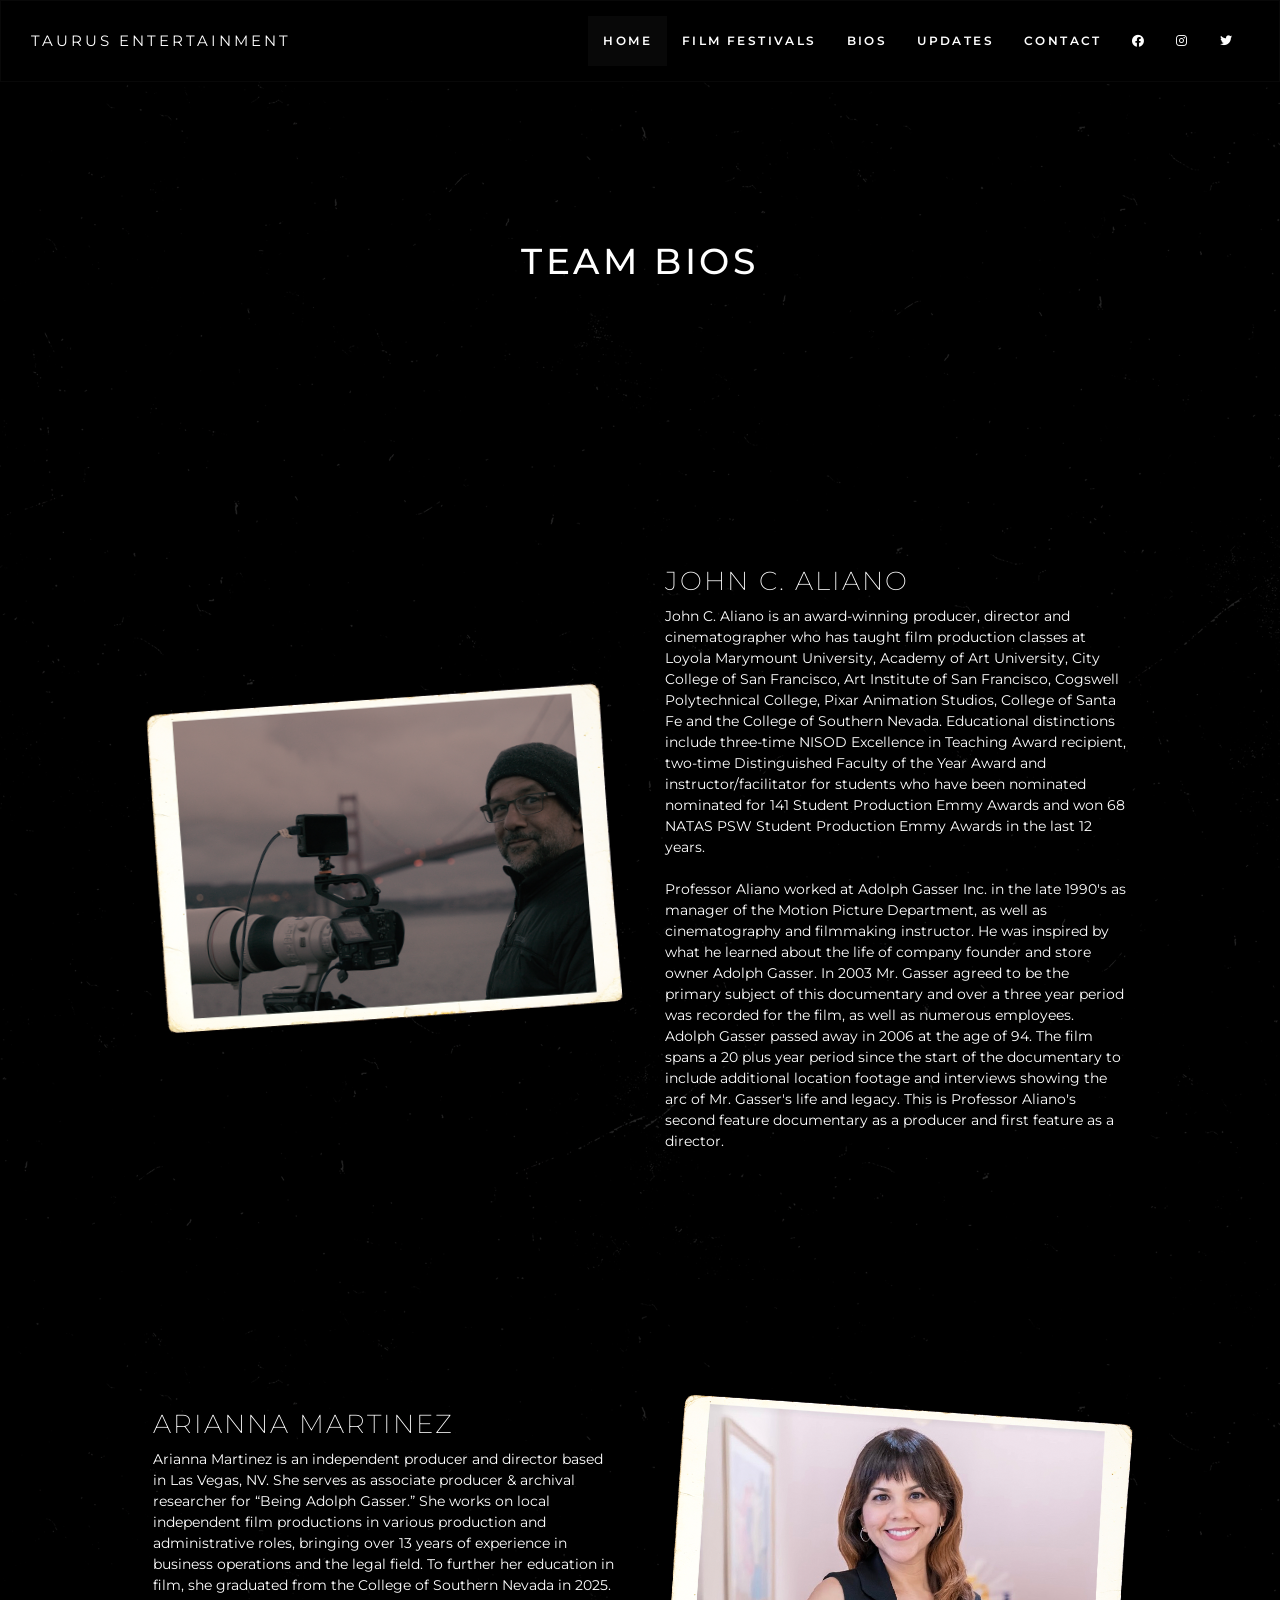
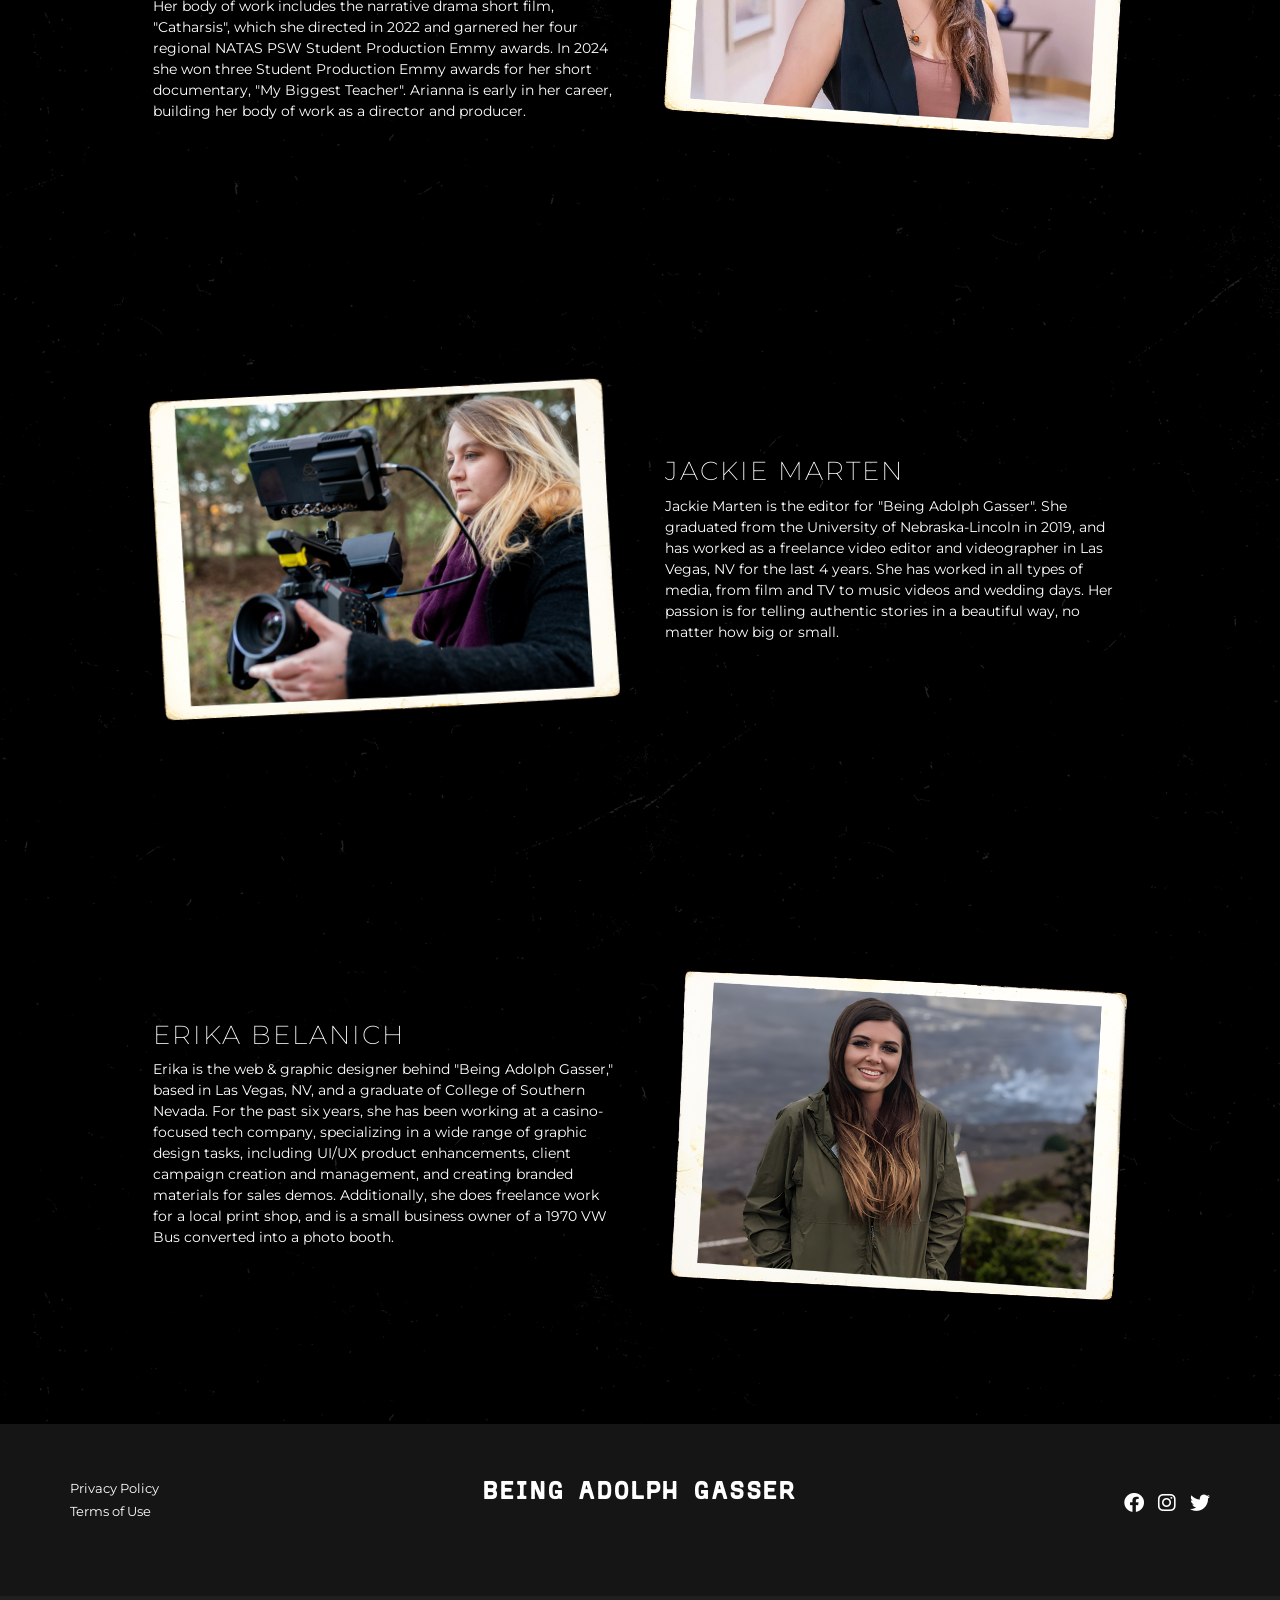
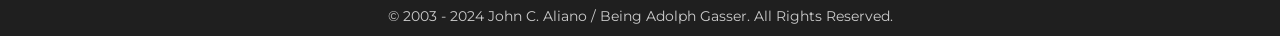
==== commit f3ad8b78: "Update bios.html" ====
--- a/bios.html
+++ b/bios.html
@@ -122,9 +122,9 @@
     </ul>
 </li>
     -->
-                    <li><a href="/updates/" class="link">UPDATES</a></li>
-
-                    <li><a href="/contact/" class="link">CONTACT</a></li>
+                    <li><a href="updates.html" class="link">UPDATES</a></li>
+
+                    <li><a href="contact.html" class="link">CONTACT</a></li>
                      <li class="socialmedia-icons">   
                     <li class="special-items"><a href="https://www.facebook.com/beingadolphgasser"><i class="fab fa-facebook"></i></a></li>
                     <li class="special-items"><a href="https://www.instagram.com/beingadolphgasser"><i class="fab fa-instagram"></i></a></li>
@@ -158,7 +158,7 @@
      <div class="container-home">
 
   <div class="image-column">
-    <img src="../JohnAliano.png" style="transform: rotate(356deg)" alt="Sample Image">
+    <img src="JohnAliano.png" style="transform: rotate(356deg)" alt="John C. Aliano">
   </div>
                 <div class="text-column">
    <h1 id="unique-title">John C. Aliano</h1>
@@ -185,14 +185,14 @@
         "My Biggest Teacher". Arianna is early in her career, building her body of work as a director and producer.</p>
   </div>
   <div class="image-column">
-    <img src="../AriNewBio.png" style="transform: rotate(4deg)" alt="Sample Image">
+    <img src="AriBio.png" style="transform: rotate(4deg)" alt="Arianna Martinez">
   </div>
 </div>   
 
         <div class="container-home">
 
   <div class="image-column">
-    <img src="../Jackie-New.png" style="transform: rotate(357deg)" alt="Sample Image">
+    <img src="Jackie-New.png" style="transform: rotate(357deg)" alt="Jackie Marten">
   </div>
                 <div class="text-column">
    <h1 id="unique-title">Jackie Marten</h1>
@@ -212,7 +212,7 @@
   </div>
 
         <div class="image-column">
-    <img src="../Erika.png" style="transform: rotate(3deg)" alt="Sample Image">
+    <img src="Erika.png" style="transform: rotate(3deg)" alt="Erika Belanich">
   </div>
 </div>   
        
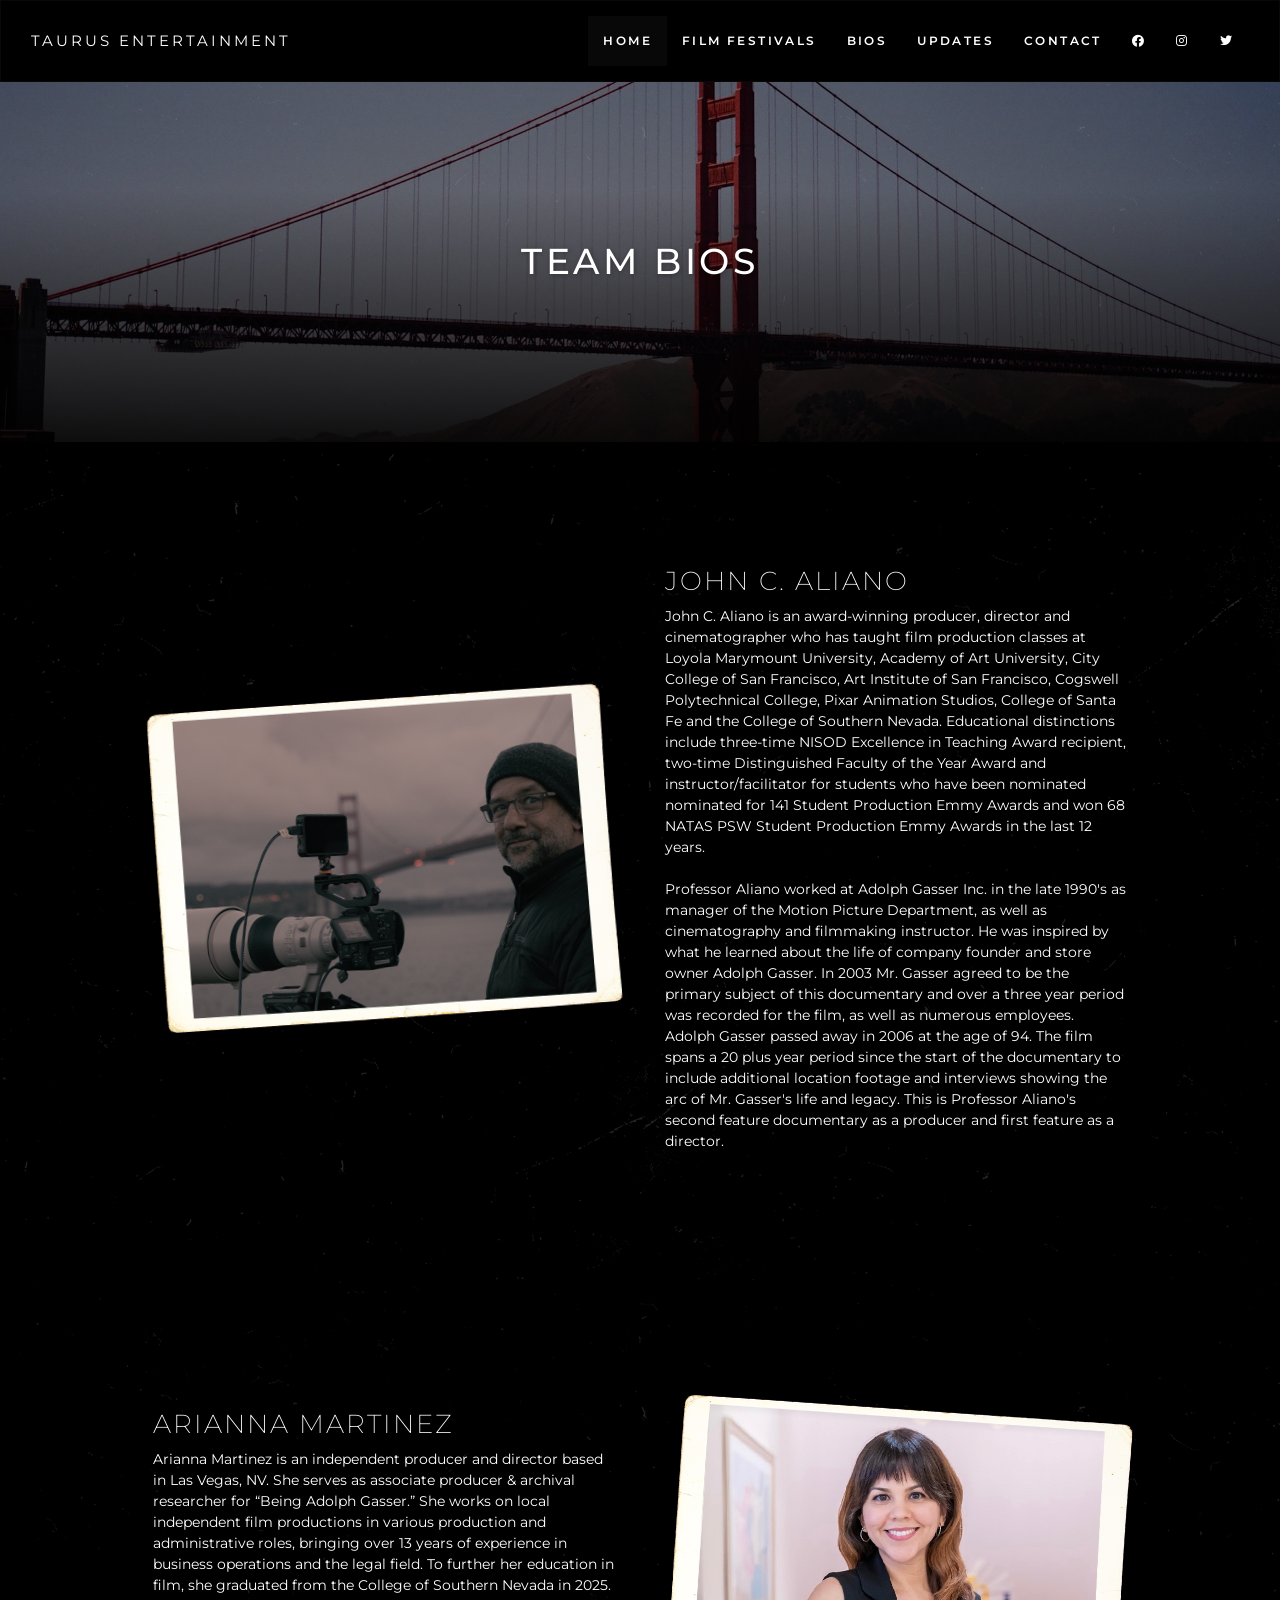
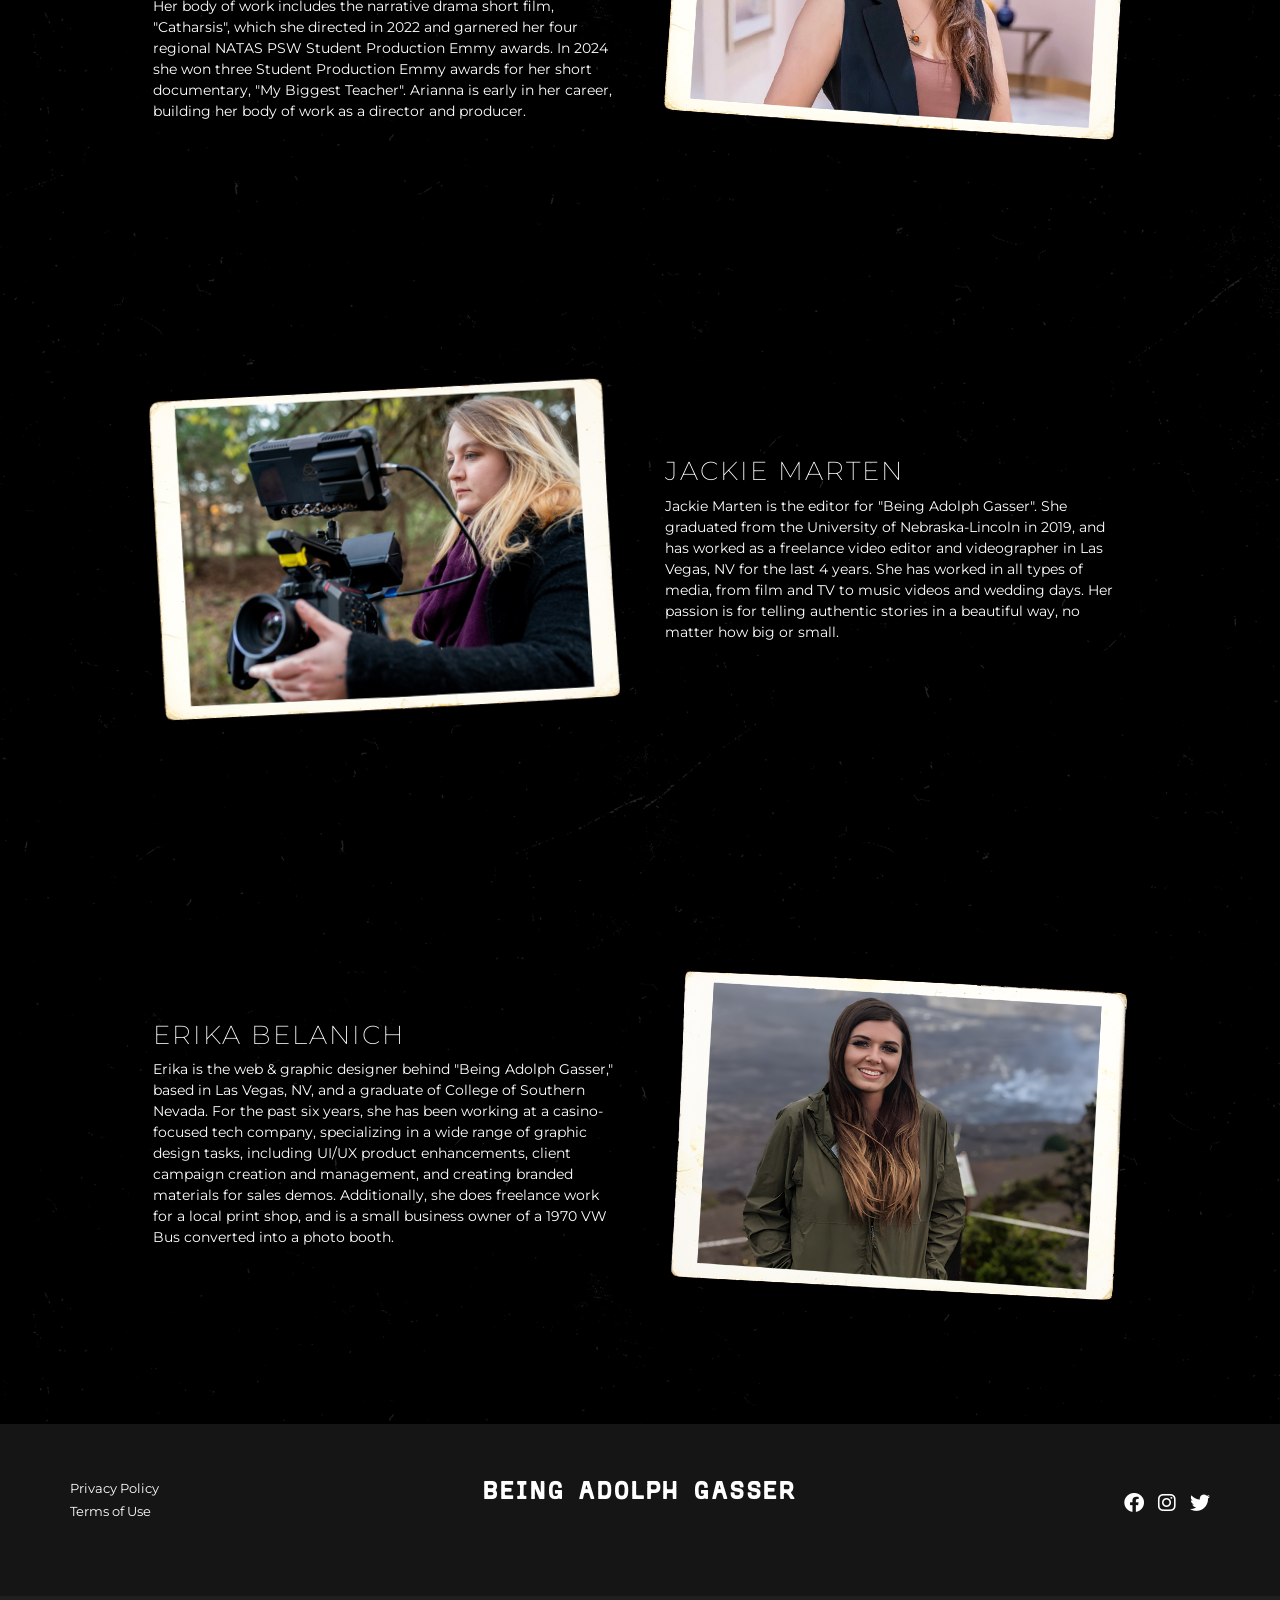
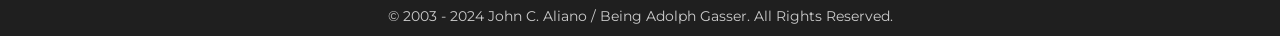
==== commit f50b81e8: "Update bios.html" ====
--- a/bios.html
+++ b/bios.html
@@ -8,7 +8,7 @@
     <meta name="author" content="Erika Belanich">
     <title>Being Adolph Gasser</title>
 
-    <link rel="icon" href="../favicon-1.png" type="image/x-icon">
+    <link rel="icon" href="favicon-1.png" type="image/x-icon">
     
     <!-- ======= FONTS & STYLES ======= -->  
     <link rel="stylesheet" href="mystyle.css">
--- a/mystyle.css
+++ b/mystyle.css
@@ -308,7 +308,7 @@
   }
     
 .content {
-    top: 40%;
+    top: 48%;
 }
 }
 
@@ -329,7 +329,7 @@
 .content {
     position: absolute;
     left: 50%;
-    top: 40%;
+    top: 48%;
     transform: translate(-50%, -50%);
     text-align: center;
     color: white;
@@ -1089,13 +1089,28 @@
     overflow: hidden; 
 }
 
-@media (max-width: 768px) {
-    .cover-image-contact {
-        height: 25vh;
-        text-align: center;
-        overflow: hidden; 
-    }
-}
+
+.cover-container::before {
+    content: "";
+    position: absolute;
+    inset: 0;
+    background: linear-gradient(
+        to top,
+        rgba(0, 0, 0, 0.85) 0%,
+        rgba(0, 0, 0, 0.4) 40%,
+        rgba(0, 0, 0, 0) 70%
+    );
+    z-index: 1;
+    pointer-events: none;
+}
+
+/* Content sits ABOVE the overlay
+.cover-container > * {
+    position: relative;
+    z-index: 2;
+}*/
+
+
 
 .cover-image-contact {
     background-image: url('Cover2.jpg');
@@ -1104,7 +1119,6 @@
     background-position: center;
     background-repeat: no-repeat;
     background-size: cover; 
-    background-attachment: fixed;
     position: relative;
     top: 0;
     left: 0;
@@ -1113,28 +1127,15 @@
     opacity: 0.5; 
 }
 
-@media (max-width: 768px) {
-    .cover-image-contact {
-        background-image: url('contact-mobile.jpg');
-     background-size: contain;
-     background-position: top;
-    }
-}
-
-
-
-
-
 
 
 .cover-image-bios {
-    background-image: url('Bio-JohnJackie.jpg');
+    background-image: url('bios-cover.jpg');
     height: 100%;
     width: 100%;
     background-position: center;
     background-repeat: no-repeat;
     background-size: cover;
-    background-attachment: fixed;
     position: relative;
     top: 0;
     left: 0;
@@ -1143,24 +1144,14 @@
     opacity: 0.5; 
 }
 
-@media (max-width: 768px) {
-    .cover-image-bios {
-        background-image: url('Bios-2025-Mobile.png');
-     background-size: contain;
-     background-position: top;
-    }
-}
-
-
 
 .cover-image-terms {
     background-image: url('use-cover.jpg');
     height: 100%;
     width: 100%;
-    background-position: center;
+background-position-y: -95px;
     background-repeat: no-repeat;
     background-size: cover;
-    background-attachment: fixed;
     position: relative;
     top: 0;
     left: 0;
@@ -1169,23 +1160,21 @@
     opacity: 0.5; 
 }
 
+
 @media (max-width: 768px) {
-    .cover-image-terms {
-        background-image: url('use-mobile.jpg');
-     background-size: contain;
-     background-position: top;
-    }
+.cover-image-terms {
+background-position: center;
+}
 }
 
 
 .cover-image-privacy {
-    background-image: url('privacy-cover.jpg');
+    background-image: url('updates-cover2.jpg');
     height: 100%;
     width: 100%;
     background-position: center;
     background-repeat: no-repeat;
     background-size: cover;
-    background-attachment: fixed;
     position: relative;
     top: 0;
     left: 0;
@@ -1194,24 +1183,15 @@
     opacity: 0.5; 
 }
 
-@media (max-width: 768px) {
-    .cover-image-privacy {
-        background-image: url('privacy-mobile.jpg');
-     background-size: contain;
-     background-position: top;
-    }
-}
-
 
 
 .cover-image-updates {
-    background-image: url('update-cover.jpg');
+    background-image: url('privacy-cover.jpg');
     height: 100%;
     width: 100%;
     background-position: center;
     background-repeat: no-repeat;
     background-size: cover;
-    background-attachment: fixed;
     position: relative;
     top: 0;
     left: 0;
@@ -1220,26 +1200,15 @@
     opacity: 0.5; 
 }
 
-@media (max-width: 768px) {
-    .cover-image-updates {
-        background-image: url('updates-mobile.png');
-     background-size: contain;
-     background-position: top;
-    }
-}
-
-
-
 
 
 .cover-image-festivals {
-    background-image: url('festivals-cover.jpg');
+    background-image: url('update-cover.jpg');
     height: 100%;
     width: 100%;
     background-position: center;
     background-repeat: no-repeat;
     background-size: cover;
-    background-attachment: fixed;
     position: relative;
     top: 0;
     left: 0;
@@ -1248,13 +1217,6 @@
     opacity: 0.5; 
 }
 
-@media (max-width: 768px) {
-    .cover-image-festivals {
-        background-image: url('festivals-mobile.jpg');
-     background-size: contain;
-     background-position: top;
-    }
-}
 
 
 
@@ -1314,5 +1276,3 @@
     padding: 20px;
     text-align: center;
 }
-
-
